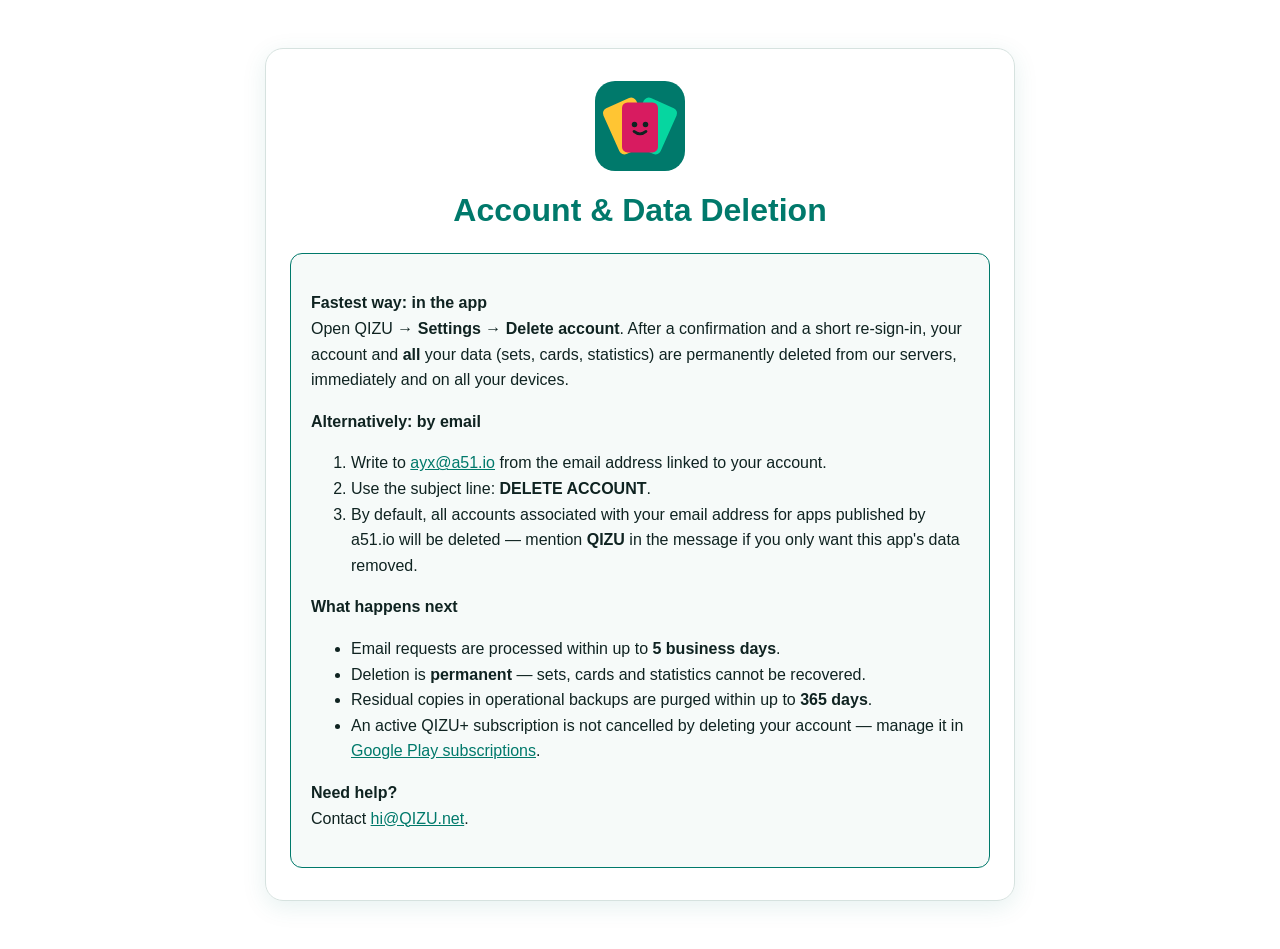
==== data_deletion.html @ 3ef24917 "Update data_deletion.html" ====
<!DOCTYPE html>
<html lang="en">
<head>
  <meta charset="UTF-8" />
  <meta name="viewport" content="width=device-width, initial-scale=1" />
  <title>Data Deletion</title>
  <link rel="icon" type="image/svg+xml" href="QIZU.svg" />
  <style>
    body {
      background: #fff;
      color: #0F2321;
      font-family: Arial, sans-serif;
      max-width: 700px;
      margin: 48px auto;
      padding: 32px 24px;
      border-radius: 18px;
      box-shadow: 0 6px 24px rgba(0,121,107,0.10);
      border: 1.5px solid #D6E2DF;
    }
    h1, h2 {
      color: #00796B;
      text-align: center;
    }
    .icon-wrapper {
      display: flex;
      justify-content: center;
      margin-bottom: 18px;
    }
    .icon-wrapper img {
      border-radius: 20px;
    }
    .box {
      background: #F6FAF9;
      border: 1.5px solid #00796B;
      border-radius: 12px;
      padding: 20px;
      margin-top: 24px;
      color: #0F2321;
    }
    p, li {
      line-height: 1.6;
    }
    p {
      margin-bottom: 16px;
    }
    a {
      color: #00796B;
      text-decoration: underline;
    }
  </style>
</head>
<body>
  <div class="icon-wrapper">
    <img src="QIZU.svg" alt="QIZU logo" style="width:90px; height:90px;" />
  </div>
  <h1>Account &amp; Data Deletion</h1>
  <div class="box">
    <p><strong>Fastest way: in the app</strong><br />
    Open QIZU → <strong>Settings → Delete account</strong>. After a confirmation
    and a short re-sign-in, your account and <strong>all</strong> your data
    (sets, cards, statistics) are permanently deleted from our servers,
    immediately and on all your devices.</p>

    <p><strong>Alternatively: by email</strong></p>
    <ol>
      <li>Write to <a href="mailto:ayx@a51.io">ayx@a51.io</a> from the email
          address linked to your account.</li>
      <li>Use the subject line: <strong>DELETE ACCOUNT</strong>.</li>
      <li>By default, all accounts associated with your email address for apps
          published by a51.io will be deleted — mention <strong>QIZU</strong>
          in the message if you only want this app's data removed.</li>
    </ol>

    <p><strong>What happens next</strong></p>
    <ul>
      <li>Email requests are processed within up to <strong>5 business
          days</strong>.</li>
      <li>Deletion is <strong>permanent</strong> — sets, cards and statistics
          cannot be recovered.</li>
      <li>Residual copies in operational backups are purged within up to
          <strong>365 days</strong>.</li>
      <li>An active QIZU+ subscription is not cancelled by deleting your
          account — manage it in
          <a href="https://play.google.com/store/account/subscriptions">Google
          Play subscriptions</a>.</li>
    </ul>

    <p><strong>Need help?</strong><br />
    Contact <a href="mailto:hi@QIZU.net">hi@QIZU.net</a>.</p>
  </div>
</body>
</html>
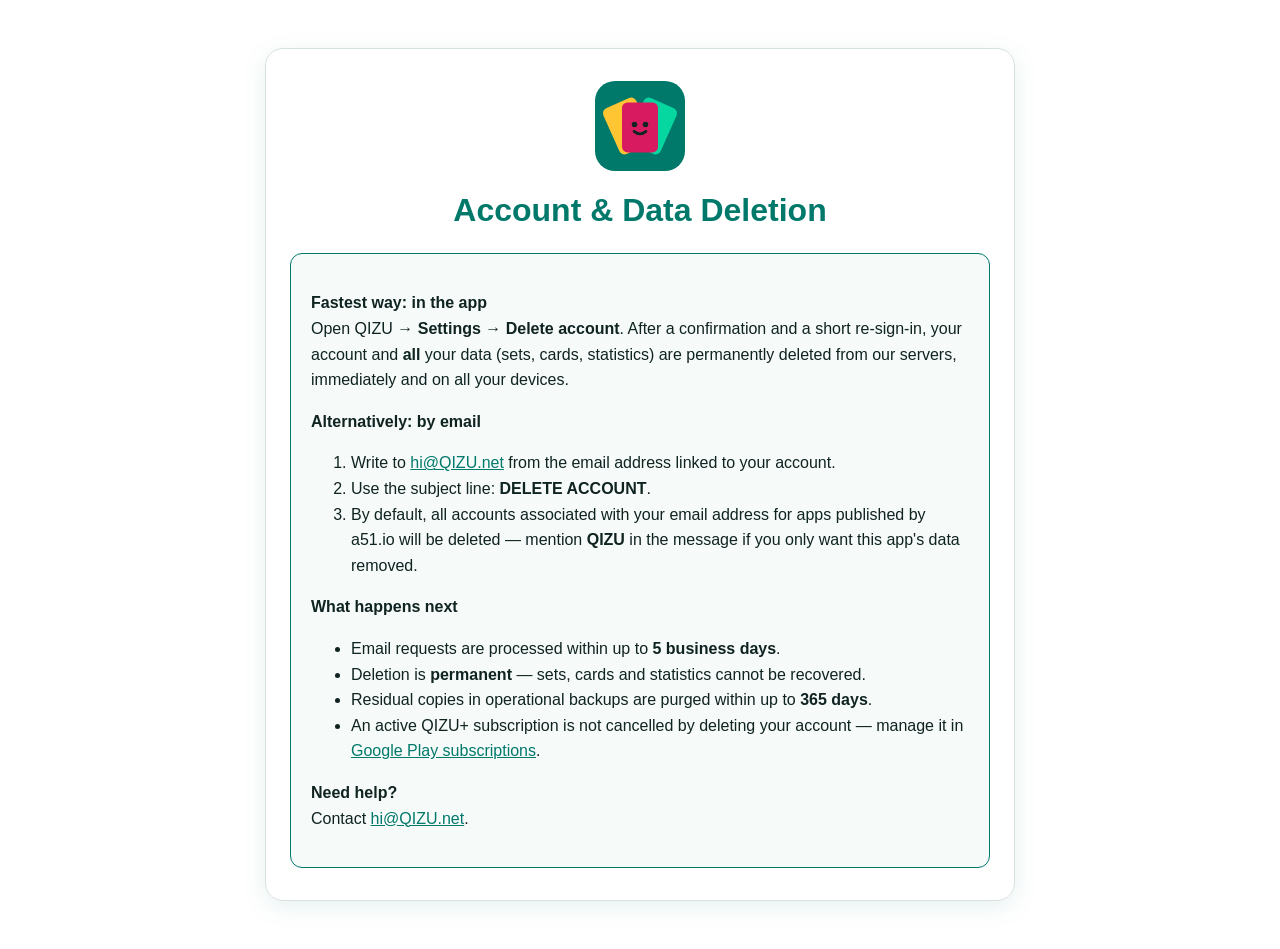
==== commit 2332daf9: "Update data_deletion.html" ====
--- a/data_deletion.html
+++ b/data_deletion.html
@@ -63,7 +63,7 @@
 
     <p><strong>Alternatively: by email</strong></p>
     <ol>
-      <li>Write to <a href="mailto:ayx@a51.io">ayx@a51.io</a> from the email
+      <li>Write to <a href="mailto:hi@QIZU.net">hi@QIZU.net</a> from the email
           address linked to your account.</li>
       <li>Use the subject line: <strong>DELETE ACCOUNT</strong>.</li>
       <li>By default, all accounts associated with your email address for apps
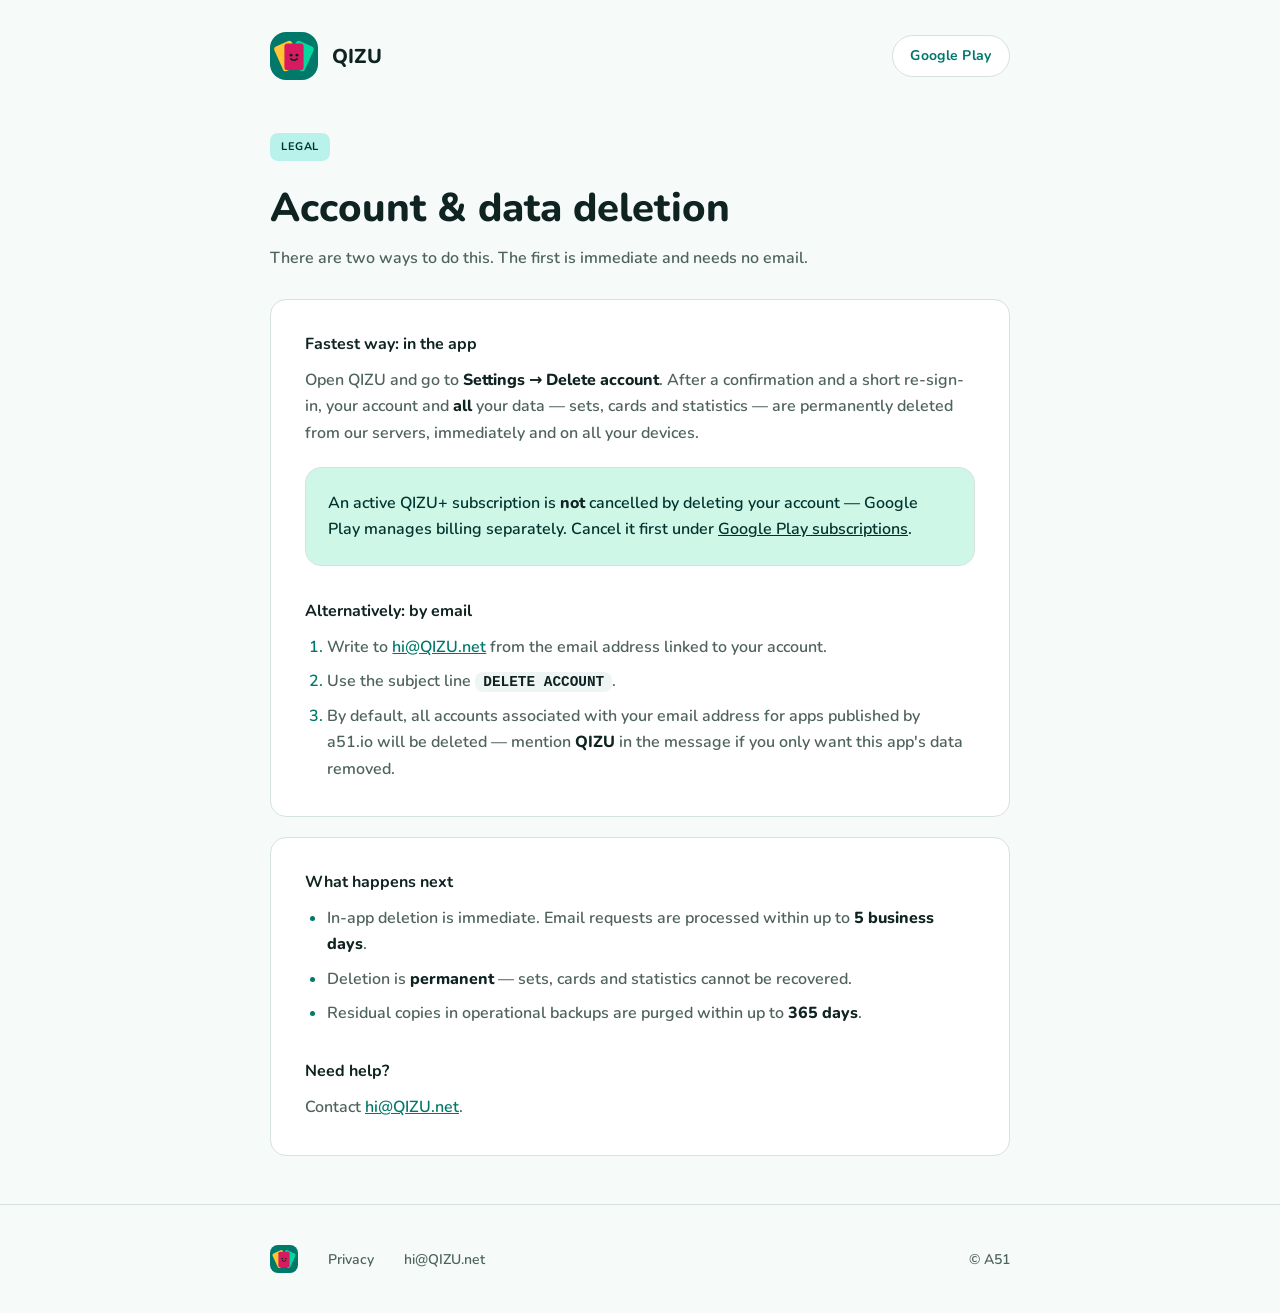
==== commit 890beb27: "Rebuild the legal pages on QIZU's own design system The content was already accurate — unlike the ot" ====
--- a/data_deletion.html
+++ b/data_deletion.html
@@ -3,90 +3,79 @@
 <head>
   <meta charset="UTF-8" />
   <meta name="viewport" content="width=device-width, initial-scale=1" />
-  <title>Data Deletion</title>
+  <title>Account &amp; Data Deletion &middot; QIZU</title>
+  <meta name="description" content="How to delete your QIZU account and all your data — in the app, or by email." />
   <link rel="icon" type="image/svg+xml" href="QIZU.svg" />
-  <style>
-    body {
-      background: #fff;
-      color: #0F2321;
-      font-family: Arial, sans-serif;
-      max-width: 700px;
-      margin: 48px auto;
-      padding: 32px 24px;
-      border-radius: 18px;
-      box-shadow: 0 6px 24px rgba(0,121,107,0.10);
-      border: 1.5px solid #D6E2DF;
-    }
-    h1, h2 {
-      color: #00796B;
-      text-align: center;
-    }
-    .icon-wrapper {
-      display: flex;
-      justify-content: center;
-      margin-bottom: 18px;
-    }
-    .icon-wrapper img {
-      border-radius: 20px;
-    }
-    .box {
-      background: #F6FAF9;
-      border: 1.5px solid #00796B;
-      border-radius: 12px;
-      padding: 20px;
-      margin-top: 24px;
-      color: #0F2321;
-    }
-    p, li {
-      line-height: 1.6;
-    }
-    p {
-      margin-bottom: 16px;
-    }
-    a {
-      color: #00796B;
-      text-decoration: underline;
-    }
-  </style>
+  <link rel="stylesheet" href="legal.css" />
 </head>
 <body>
-  <div class="icon-wrapper">
-    <img src="QIZU.svg" alt="QIZU logo" style="width:90px; height:90px;" />
+
+<header class="wrap top">
+  <img src="QIZU.svg" alt="" width="48" height="48" />
+  <span class="name">QIZU</span>
+  <a class="toplink" href="https://play.google.com/store/apps/details?id=io.a51.qizu">Google&nbsp;Play</a>
+</header>
+
+<main class="wrap">
+
+  <div class="pagehead">
+    <p class="kicker">Legal</p>
+    <h1>Account &amp; data deletion</h1>
+    <p class="intro">There are two ways to do this. The first is immediate and
+    needs no email.</p>
   </div>
-  <h1>Account &amp; Data Deletion</h1>
-  <div class="box">
-    <p><strong>Fastest way: in the app</strong><br />
-    Open QIZU → <strong>Settings → Delete account</strong>. After a confirmation
-    and a short re-sign-in, your account and <strong>all</strong> your data
-    (sets, cards, statistics) are permanently deleted from our servers,
-    immediately and on all your devices.</p>
 
-    <p><strong>Alternatively: by email</strong></p>
+  <section class="card">
+    <h2>Fastest way: in the app</h2>
+    <p>Open QIZU and go to <strong>Settings &rarr; Delete account</strong>.
+    After a confirmation and a short re-sign-in, your account and
+    <strong>all</strong> your data — sets, cards and statistics — are
+    permanently deleted from our servers, immediately and on all your
+    devices.</p>
+    <div class="note">
+      <p>An active QIZU+ subscription is <strong>not</strong> cancelled by
+      deleting your account — Google Play manages billing separately. Cancel it
+      first under
+      <a href="https://play.google.com/store/account/subscriptions">Google Play
+      subscriptions</a>.</p>
+    </div>
+
+    <h2>Alternatively: by email</h2>
     <ol>
       <li>Write to <a href="mailto:hi@QIZU.net">hi@QIZU.net</a> from the email
-          address linked to your account.</li>
-      <li>Use the subject line: <strong>DELETE ACCOUNT</strong>.</li>
+      address linked to your account.</li>
+      <li>Use the subject line <code>DELETE ACCOUNT</code>.</li>
       <li>By default, all accounts associated with your email address for apps
-          published by a51.io will be deleted — mention <strong>QIZU</strong>
-          in the message if you only want this app's data removed.</li>
+      published by a51.io will be deleted — mention <strong>QIZU</strong> in the
+      message if you only want this app's data removed.</li>
     </ol>
+  </section>
 
-    <p><strong>What happens next</strong></p>
+  <section class="card">
+    <h2>What happens next</h2>
     <ul>
-      <li>Email requests are processed within up to <strong>5 business
-          days</strong>.</li>
+      <li>In-app deletion is immediate. Email requests are processed within up
+      to <strong>5 business days</strong>.</li>
       <li>Deletion is <strong>permanent</strong> — sets, cards and statistics
-          cannot be recovered.</li>
+      cannot be recovered.</li>
       <li>Residual copies in operational backups are purged within up to
-          <strong>365 days</strong>.</li>
-      <li>An active QIZU+ subscription is not cancelled by deleting your
-          account — manage it in
-          <a href="https://play.google.com/store/account/subscriptions">Google
-          Play subscriptions</a>.</li>
+      <strong>365 days</strong>.</li>
     </ul>
 
-    <p><strong>Need help?</strong><br />
-    Contact <a href="mailto:hi@QIZU.net">hi@QIZU.net</a>.</p>
+    <h2>Need help?</h2>
+    <p>Contact <a href="mailto:hi@QIZU.net">hi@QIZU.net</a>.</p>
+  </section>
+
+</main>
+
+<footer>
+  <div class="wrap frow">
+    <img src="QIZU.svg" alt="QIZU logo" width="28" height="28" />
+    <a href="privacy.html">Privacy</a>
+    <a href="mailto:hi@QIZU.net">hi@QIZU.net</a>
+    <span class="copy">&copy; <a href="https://a51.io">A51</a></span>
   </div>
+</footer>
+
 </body>
 </html>
--- a/legal.css
+++ b/legal.css
@@ -0,0 +1,146 @@
+/* Shared styles for the QIZU legal pages.
+   Colour, type and shape are taken from the app's own design system
+   (lib/core/theme.dart and SPEC §9) so the pages read as part of QIZU. Kept in
+   one file, linked from both pages, so they cannot drift apart.
+
+   Nunito is self-hosted rather than loaded from Google's CDN: these are the
+   privacy pages, and pulling a font from a third party to render them would
+   hand that third party the reader's IP address. */
+
+@font-face{
+  font-family:'Nunito';
+  src:url('fonts/Nunito-SemiBold.ttf') format('truetype');
+  font-weight:600; font-style:normal; font-display:swap;
+}
+@font-face{
+  font-family:'Nunito';
+  src:url('fonts/Nunito-Bold.ttf') format('truetype');
+  font-weight:700; font-style:normal; font-display:swap;
+}
+@font-face{
+  font-family:'Nunito';
+  src:url('fonts/Nunito-ExtraBold.ttf') format('truetype');
+  font-weight:800; font-style:normal; font-display:swap;
+}
+
+:root{
+  /* QizuPalette, verbatim */
+  --teal:#00796B;
+  --teal-container:#B8F2EA;
+  --on-teal-container:#00332D;
+  --mint-container:#CFF7E8;
+  --surface:#FFFFFF;
+  --surface-low:#F6FAF9;
+  --surface-container:#EFF5F4;
+  --ink:#0F2321;
+  --ink-variant:#4E625E;
+  --outline:#7A928D;
+  --outline-variant:#D6E2DF;
+  /* SPEC §9 shape */
+  --r-chip:8px;
+  --r-tile:16px;
+  --r-sheet:28px;
+}
+
+*{margin:0;padding:0;box-sizing:border-box}
+html{scroll-behavior:smooth}
+@media (prefers-reduced-motion:reduce){html{scroll-behavior:auto}}
+
+body{
+  background:var(--surface-low);
+  color:var(--ink);
+  /* The app ships Nunito at 600/700/800 only, and sets body text to w600. */
+  font-family:'Nunito',system-ui,-apple-system,"Segoe UI",Roboto,sans-serif;
+  font-weight:600;
+  font-size:16px;
+  line-height:1.65;
+  -webkit-font-smoothing:antialiased;
+}
+
+img{display:block;max-width:100%;height:auto}
+a{color:var(--teal)}
+a:focus-visible{outline:3px solid var(--teal);outline-offset:3px;border-radius:var(--r-chip)}
+
+.wrap{max-width:820px;margin-inline:auto;padding-inline:clamp(20px,5vw,40px)}
+
+/* ---------- header ---------- */
+.top{display:flex;align-items:center;gap:14px;padding-block:clamp(20px,3vw,32px)}
+.top img{width:48px;height:48px;border-radius:var(--r-tile)}
+.top .name{font-weight:800;font-size:1.25rem;letter-spacing:.01em}
+.top .toplink{
+  margin-left:auto;color:var(--teal);text-decoration:none;font-weight:700;
+  font-size:.875rem;letter-spacing:.02em;
+  border:1.5px solid var(--outline-variant);background:var(--surface);
+  /* stadium buttons, per SPEC §9 */
+  border-radius:999px;padding:.6em 1.25em;white-space:nowrap;
+}
+.top .toplink:hover{border-color:var(--teal);background:var(--teal-container)}
+
+/* ---------- page head ---------- */
+.pagehead{padding-block:clamp(10px,2vw,20px) clamp(20px,3vw,28px)}
+.kicker{
+  display:inline-block;
+  font-weight:700;font-size:.6875rem;letter-spacing:.5px;text-transform:uppercase;
+  color:var(--on-teal-container);background:var(--teal-container);
+  padding:.45em 1em;border-radius:var(--r-chip);
+}
+.pagehead h1{
+  margin-top:.6em;
+  font-size:clamp(1.9rem,4.6vw,2.5rem);font-weight:800;line-height:1.15;
+}
+.pagehead .updated{margin-top:.7em;color:var(--ink-variant);font-size:.875rem}
+.pagehead .intro{margin-top:.85em;color:var(--ink-variant);max-width:60ch}
+
+/* ---------- content ----------
+   Elevation ~0 everywhere (SPEC §9): outlines, never shadows. */
+.card{
+  background:var(--surface);
+  border:1.5px solid var(--outline-variant);
+  border-radius:var(--r-tile);
+  padding:clamp(20px,3.5vw,34px);
+  margin-bottom:clamp(14px,2vw,20px);
+}
+.card h2{
+  font-size:1rem;font-weight:700;line-height:1.3;
+  margin-top:2.2em;color:var(--ink);
+}
+.card > h2:first-child{margin-top:0}
+.card p{color:var(--ink-variant);margin-top:.75em;max-width:66ch}
+.card ul,.card ol{color:var(--ink-variant);margin-top:.75em;padding-left:1.4em;max-width:66ch}
+.card li{margin-top:.5em}
+.card li::marker{color:var(--teal)}
+.card strong{color:var(--ink);font-weight:800}
+
+/* Callout — mint container, flat. */
+.note{
+  background:var(--mint-container);
+  border:1.5px solid var(--outline-variant);
+  border-radius:var(--r-tile);
+  padding:clamp(16px,2.4vw,22px);margin-top:1.3em;
+}
+.note p{margin-top:0;color:var(--on-teal-container)}
+.note p + p{margin-top:.6em}
+.note a{color:var(--on-teal-container)}
+
+code{
+  background:var(--surface-container);color:var(--ink);
+  padding:.15em .55em;border-radius:var(--r-chip);
+  font-size:.9em;font-weight:700;
+  font-family:ui-monospace,SFMono-Regular,Menlo,Consolas,monospace;
+}
+
+/* ---------- footer ---------- */
+footer{
+  border-top:1.5px solid var(--outline-variant);
+  padding-block:clamp(24px,3.5vw,36px);
+  margin-top:clamp(28px,4vw,48px);
+}
+footer .frow{display:flex;flex-wrap:wrap;align-items:center;gap:14px clamp(18px,3vw,30px)}
+footer img{width:28px;height:28px;border-radius:var(--r-chip)}
+footer a{color:var(--ink-variant);text-decoration:none;font-size:.875rem;display:inline-block;padding-block:.5em}
+footer a:hover{color:var(--teal);text-decoration:underline}
+footer .copy{margin-left:auto;color:var(--ink-variant);font-size:.875rem}
+
+@media (max-width:560px){
+  footer .copy{margin-left:0;width:100%}
+}
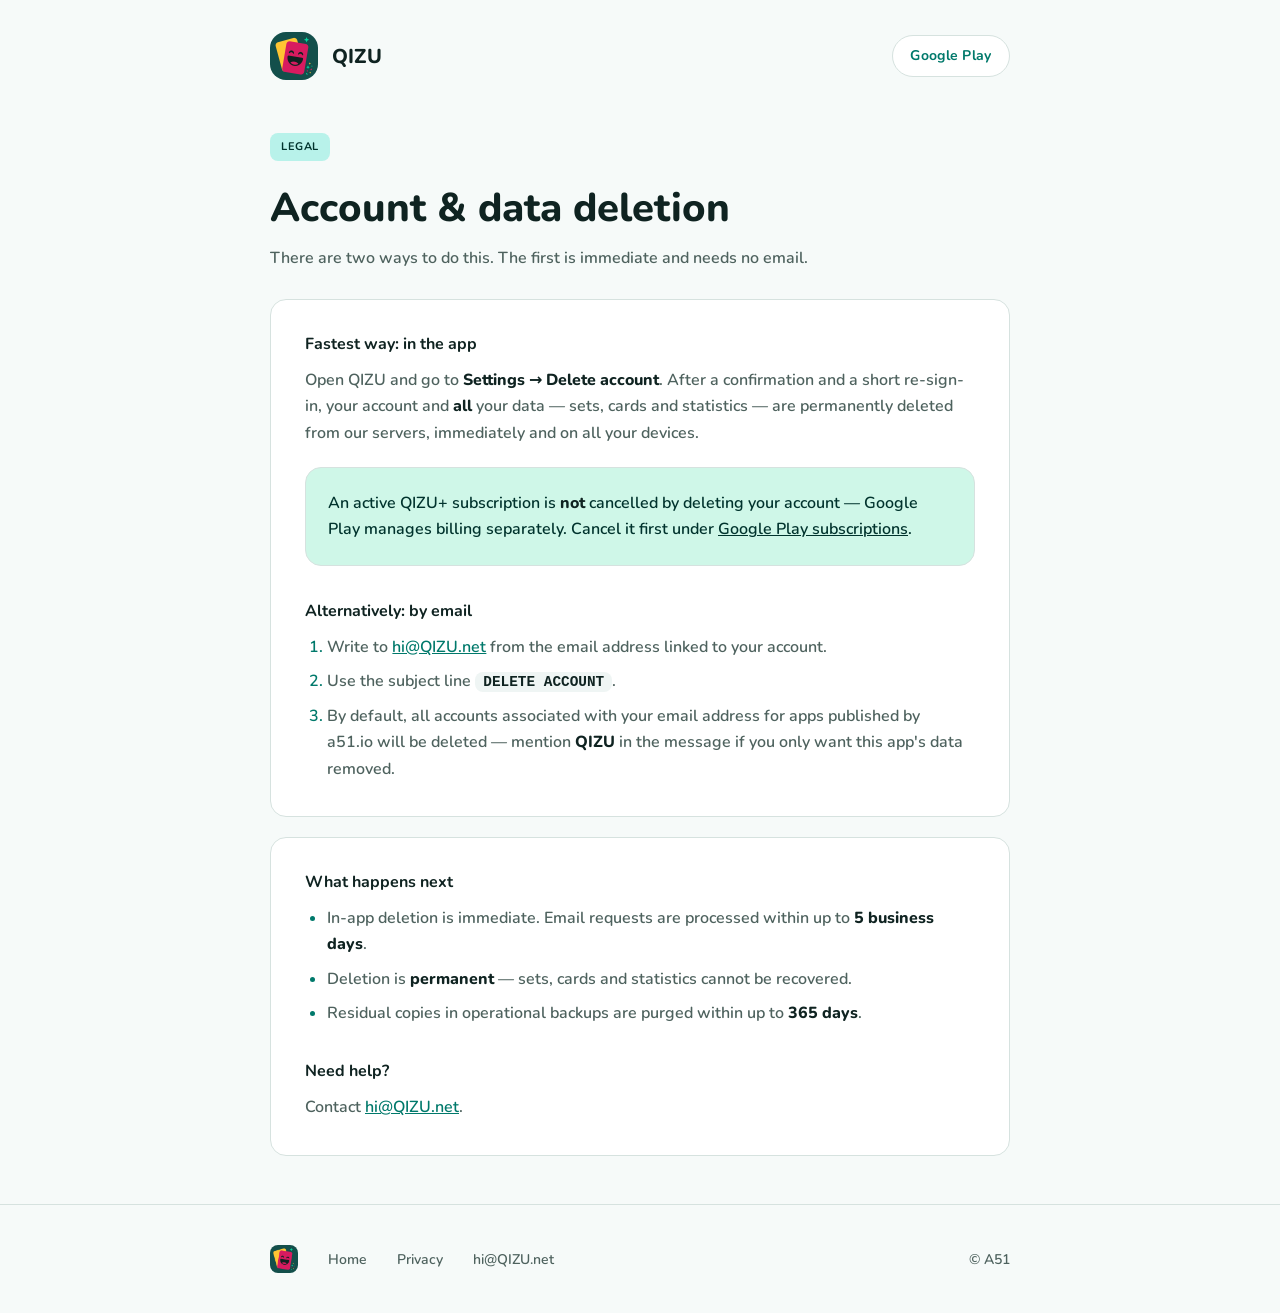
==== commit 78d2451a: "webpage created" ====
--- a/data_deletion.html
+++ b/data_deletion.html
@@ -5,14 +5,17 @@
   <meta name="viewport" content="width=device-width, initial-scale=1" />
   <title>Account &amp; Data Deletion &middot; QIZU</title>
   <meta name="description" content="How to delete your QIZU account and all your data — in the app, or by email." />
-  <link rel="icon" type="image/svg+xml" href="QIZU.svg" />
+  <link rel="icon" href="favicon.ico" sizes="any" />
+  <link rel="apple-touch-icon" href="apple-touch-icon.png" />
   <link rel="stylesheet" href="legal.css" />
 </head>
 <body>
 
 <header class="wrap top">
-  <img src="QIZU.svg" alt="" width="48" height="48" />
-  <span class="name">QIZU</span>
+  <a class="home" href="index.html">
+    <img src="img/qizu-mark.png" alt="" width="48" height="48" />
+    <span class="name">QIZU</span>
+  </a>
   <a class="toplink" href="https://play.google.com/store/apps/details?id=io.a51.qizu">Google&nbsp;Play</a>
 </header>
 
@@ -70,7 +73,8 @@
 
 <footer>
   <div class="wrap frow">
-    <img src="QIZU.svg" alt="QIZU logo" width="28" height="28" />
+    <img src="img/qizu-mark.png" alt="QIZU logo" width="28" height="28" />
+    <a href="index.html">Home</a>
     <a href="privacy.html">Privacy</a>
     <a href="mailto:hi@QIZU.net">hi@QIZU.net</a>
     <span class="copy">&copy; <a href="https://a51.io">A51</a></span>
--- a/legal.css
+++ b/legal.css
@@ -65,6 +65,8 @@
 
 /* ---------- header ---------- */
 .top{display:flex;align-items:center;gap:14px;padding-block:clamp(20px,3vw,32px)}
+/* Mark + wordmark are one link back to the site root. */
+.top .home{display:flex;align-items:center;gap:14px;text-decoration:none;color:inherit}
 .top img{width:48px;height:48px;border-radius:var(--r-tile)}
 .top .name{font-weight:800;font-size:1.25rem;letter-spacing:.01em}
 .top .toplink{
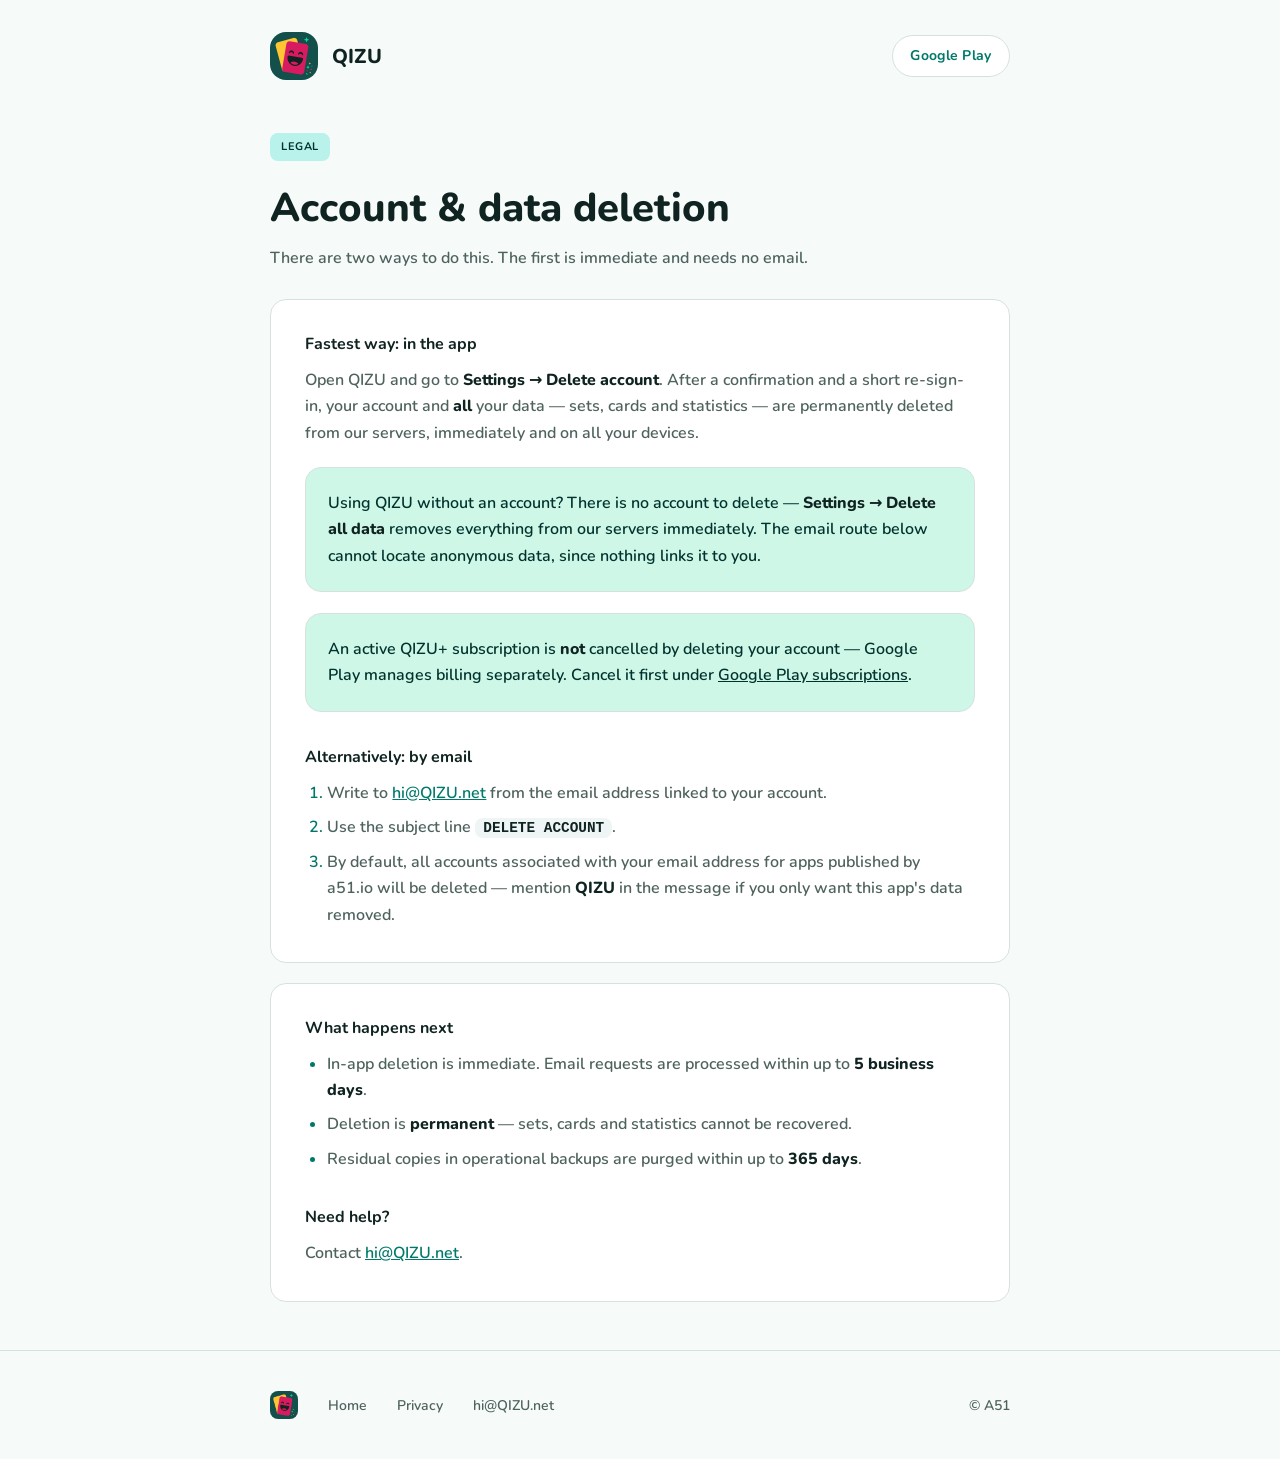
==== commit 7018f85e: "Reflect no-account mode: optional sign-in on the landing page, anonymous-data terms in privacy and d" ====
--- a/data_deletion.html
+++ b/data_deletion.html
@@ -35,6 +35,12 @@
     <strong>all</strong> your data — sets, cards and statistics — are
     permanently deleted from our servers, immediately and on all your
     devices.</p>
+    <div class="note">
+      <p>Using QIZU without an account? There is no account to delete —
+      <strong>Settings &rarr; Delete all data</strong> removes everything from
+      our servers immediately. The email route below cannot locate anonymous
+      data, since nothing links it to you.</p>
+    </div>
     <div class="note">
       <p>An active QIZU+ subscription is <strong>not</strong> cancelled by
       deleting your account — Google Play manages billing separately. Cancel it
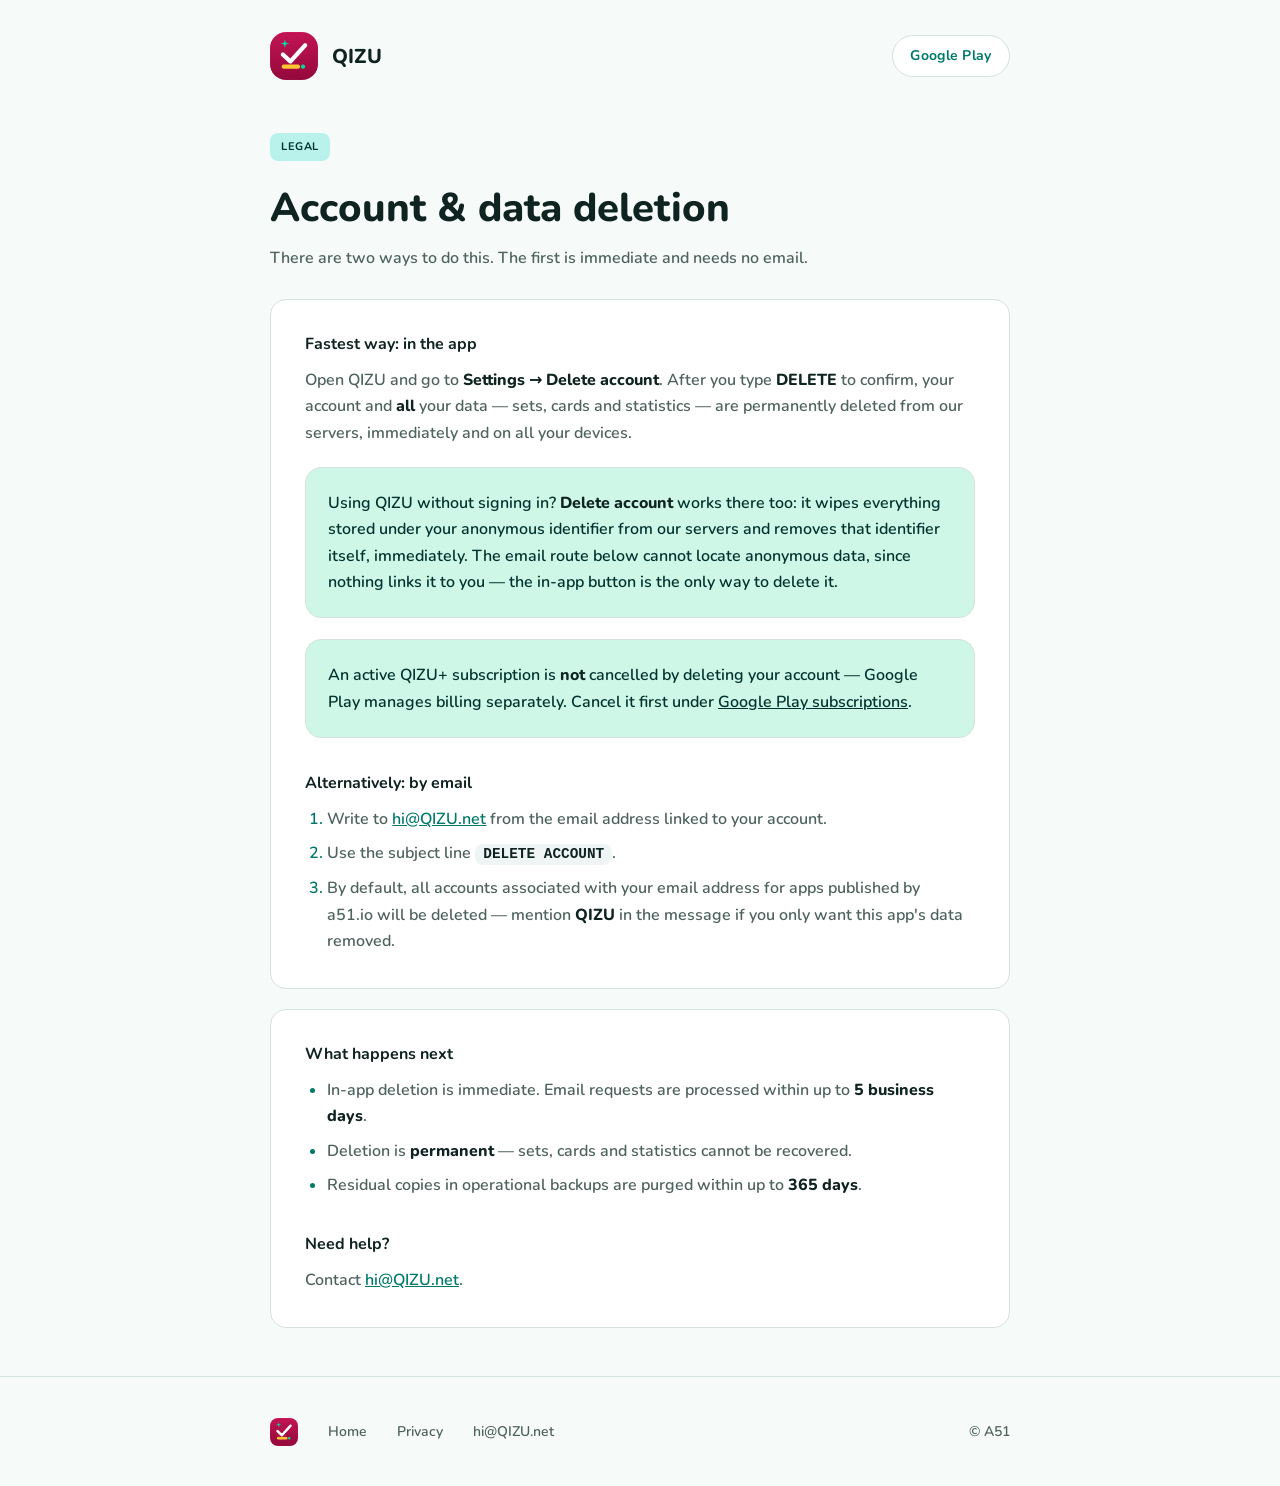
==== commit da78cf77: "Privacy + deletion pages: D34 flow, anonymous deletion, identifiers Co-Authored-By: Claude Fable 5 <" ====
--- a/data_deletion.html
+++ b/data_deletion.html
@@ -31,15 +31,16 @@
   <section class="card">
     <h2>Fastest way: in the app</h2>
     <p>Open QIZU and go to <strong>Settings &rarr; Delete account</strong>.
-    After a confirmation and a short re-sign-in, your account and
+    After you type <strong>DELETE</strong> to confirm, your account and
     <strong>all</strong> your data — sets, cards and statistics — are
     permanently deleted from our servers, immediately and on all your
     devices.</p>
     <div class="note">
-      <p>Using QIZU without an account? There is no account to delete —
-      <strong>Settings &rarr; Delete all data</strong> removes everything from
-      our servers immediately. The email route below cannot locate anonymous
-      data, since nothing links it to you.</p>
+      <p>Using QIZU without signing in? <strong>Delete account</strong> works
+      there too: it wipes everything stored under your anonymous identifier
+      from our servers and removes that identifier itself, immediately. The
+      email route below cannot locate anonymous data, since nothing links it
+      to you — the in-app button is the only way to delete it.</p>
     </div>
     <div class="note">
       <p>An active QIZU+ subscription is <strong>not</strong> cancelled by
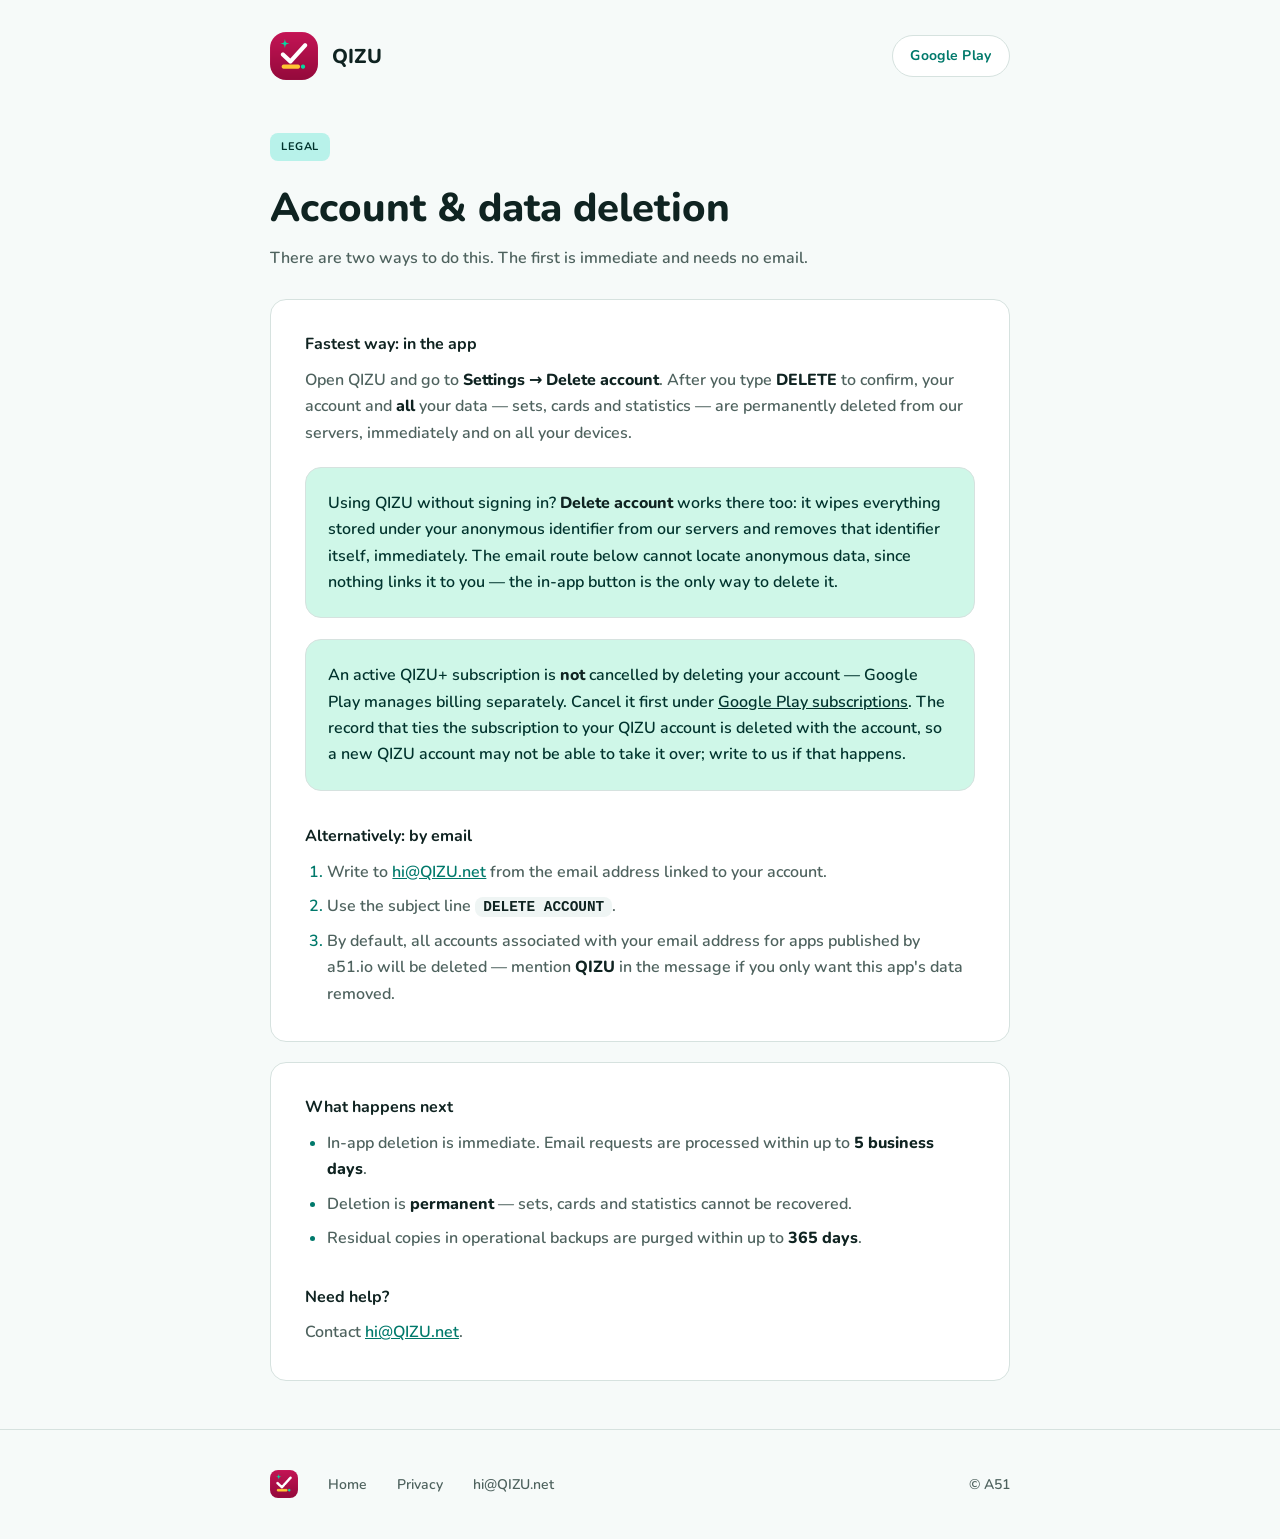
==== commit 2ff45759: "Privacy policy: QIZU+ purchases are checked with Google Play and kept with the account From 1.3.0 th" ====
--- a/data_deletion.html
+++ b/data_deletion.html
@@ -47,7 +47,9 @@
       deleting your account — Google Play manages billing separately. Cancel it
       first under
       <a href="https://play.google.com/store/account/subscriptions">Google Play
-      subscriptions</a>.</p>
+      subscriptions</a>. The record that ties the subscription to your QIZU
+      account is deleted with the account, so a new QIZU account may not be
+      able to take it over; write to us if that happens.</p>
     </div>
 
     <h2>Alternatively: by email</h2>
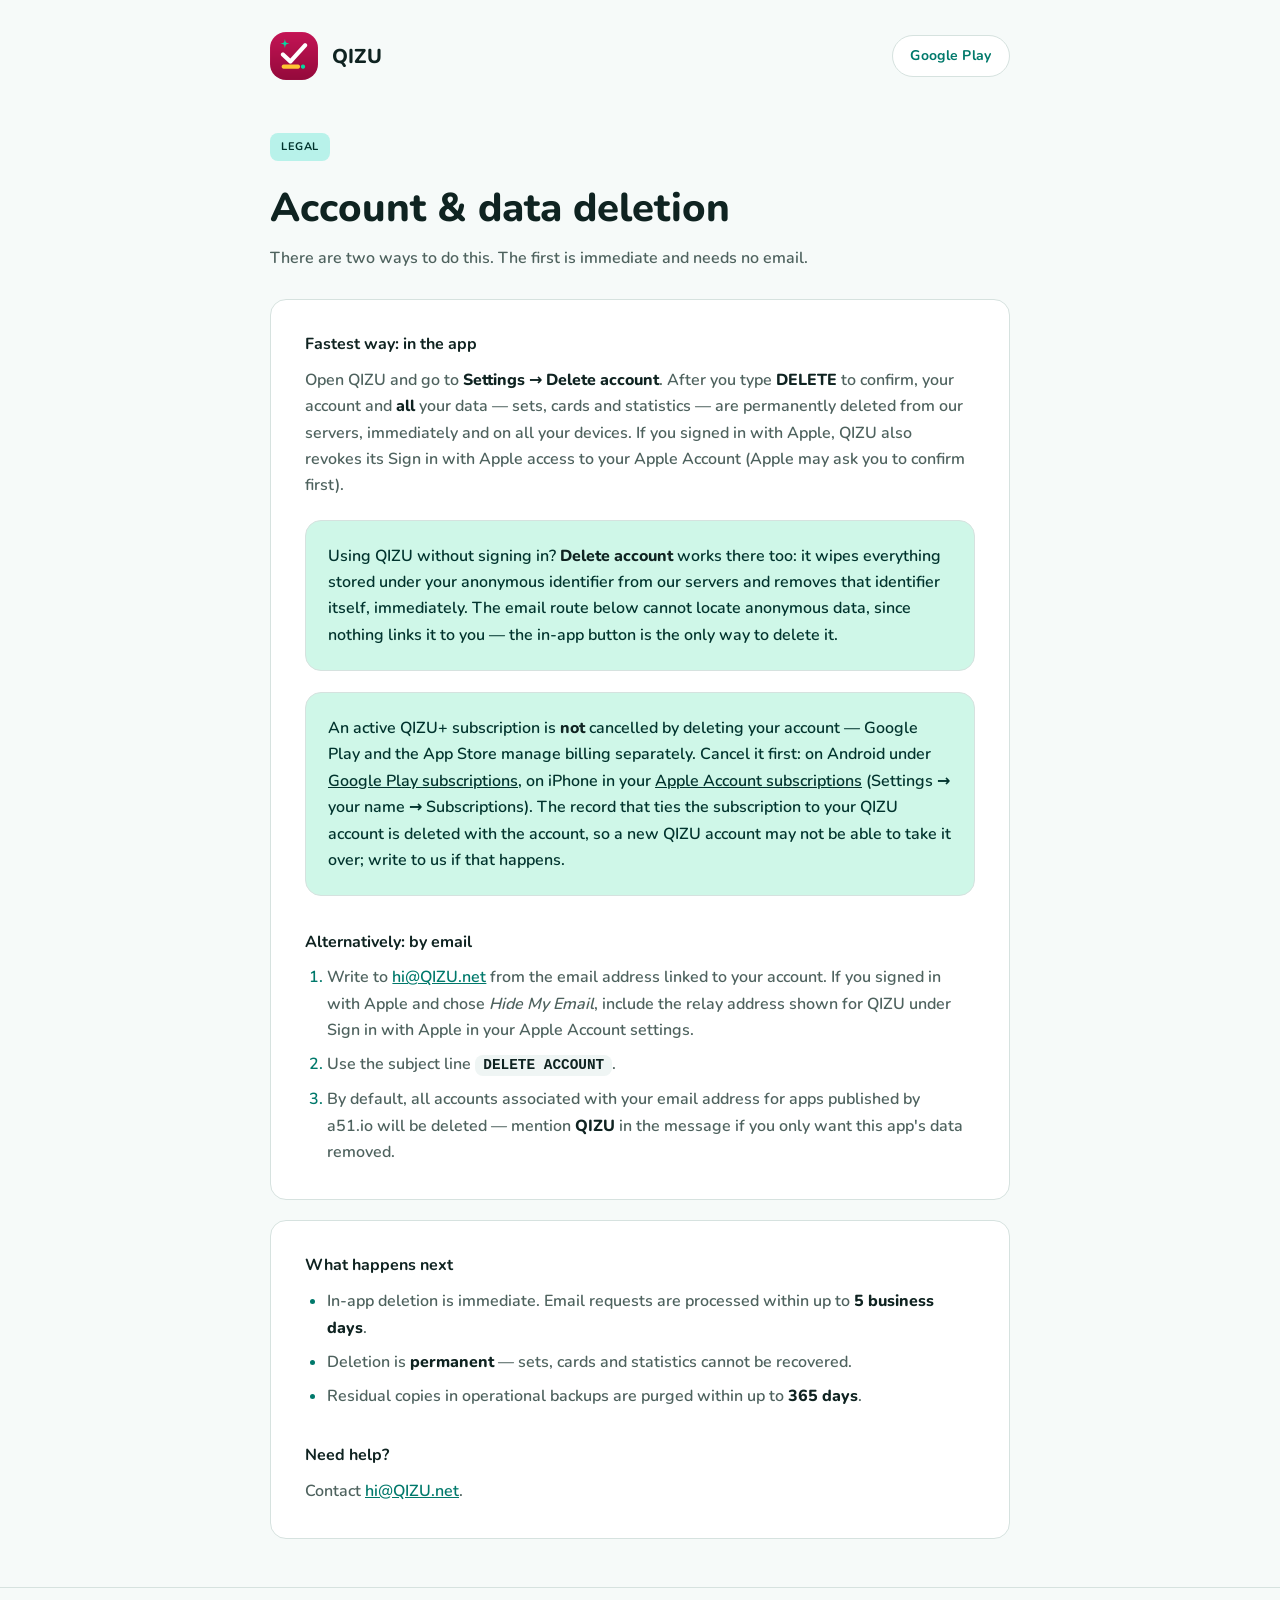
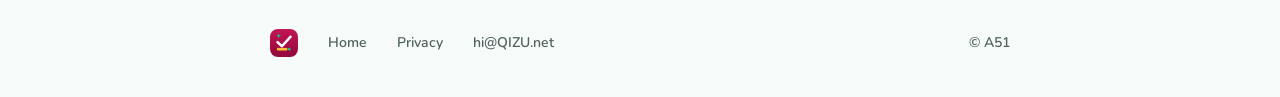
==== commit b87322f1: "Privacy and data deletion: iPhone, Sign in with Apple, App Store billing Sign in with Apple (email, " ====
--- a/data_deletion.html
+++ b/data_deletion.html
@@ -34,7 +34,9 @@
     After you type <strong>DELETE</strong> to confirm, your account and
     <strong>all</strong> your data — sets, cards and statistics — are
     permanently deleted from our servers, immediately and on all your
-    devices.</p>
+    devices. If you signed in with Apple, QIZU also revokes its Sign in with
+    Apple access to your Apple Account (Apple may ask you to confirm
+    first).</p>
     <div class="note">
       <p>Using QIZU without signing in? <strong>Delete account</strong> works
       there too: it wipes everything stored under your anonymous identifier
@@ -44,10 +46,12 @@
     </div>
     <div class="note">
       <p>An active QIZU+ subscription is <strong>not</strong> cancelled by
-      deleting your account — Google Play manages billing separately. Cancel it
-      first under
+      deleting your account — Google Play and the App Store manage billing
+      separately. Cancel it first: on Android under
       <a href="https://play.google.com/store/account/subscriptions">Google Play
-      subscriptions</a>. The record that ties the subscription to your QIZU
+      subscriptions</a>, on iPhone in your
+      <a href="https://apps.apple.com/account/subscriptions">Apple Account
+      subscriptions</a> (Settings &rarr; your name &rarr; Subscriptions). The record that ties the subscription to your QIZU
       account is deleted with the account, so a new QIZU account may not be
       able to take it over; write to us if that happens.</p>
     </div>
@@ -55,7 +59,9 @@
     <h2>Alternatively: by email</h2>
     <ol>
       <li>Write to <a href="mailto:hi@QIZU.net">hi@QIZU.net</a> from the email
-      address linked to your account.</li>
+      address linked to your account. If you signed in with Apple and chose
+      <em>Hide My Email</em>, include the relay address shown for QIZU under
+      Sign in with Apple in your Apple Account settings.</li>
       <li>Use the subject line <code>DELETE ACCOUNT</code>.</li>
       <li>By default, all accounts associated with your email address for apps
       published by a51.io will be deleted — mention <strong>QIZU</strong> in the
